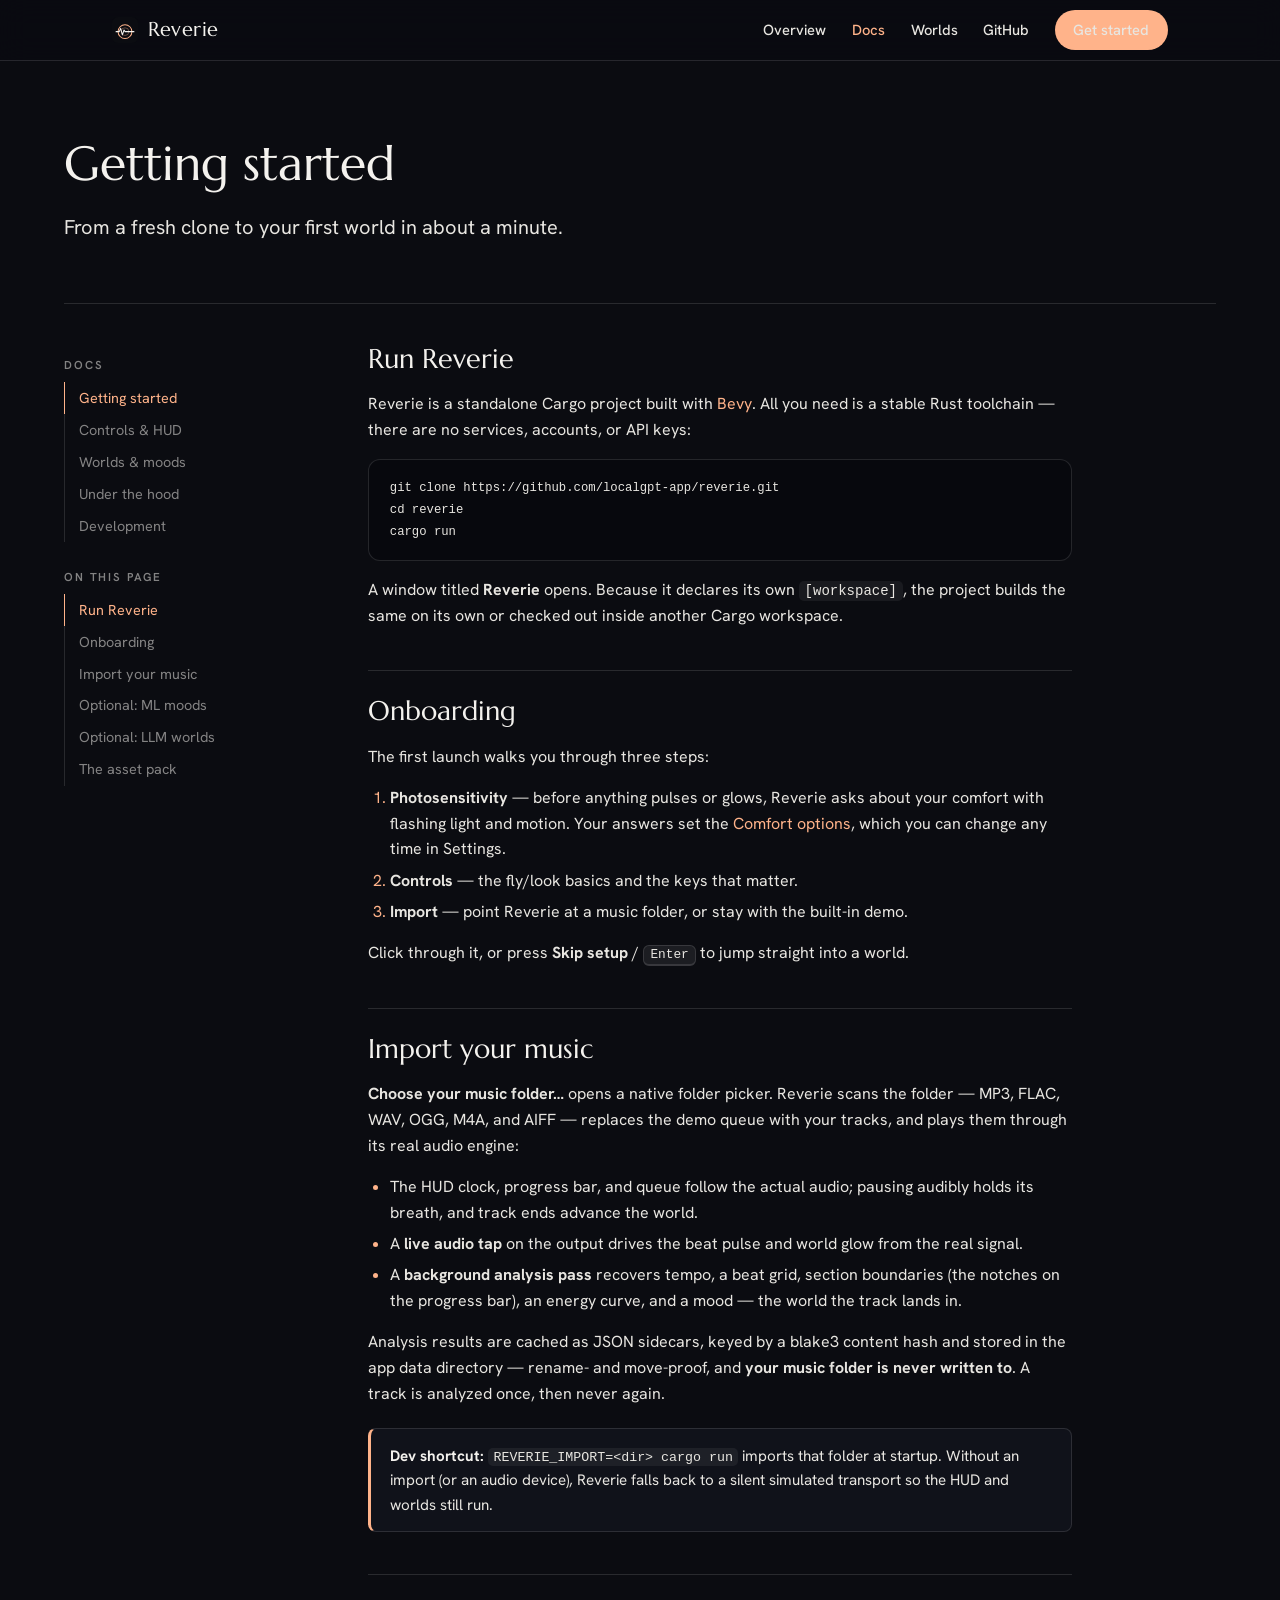
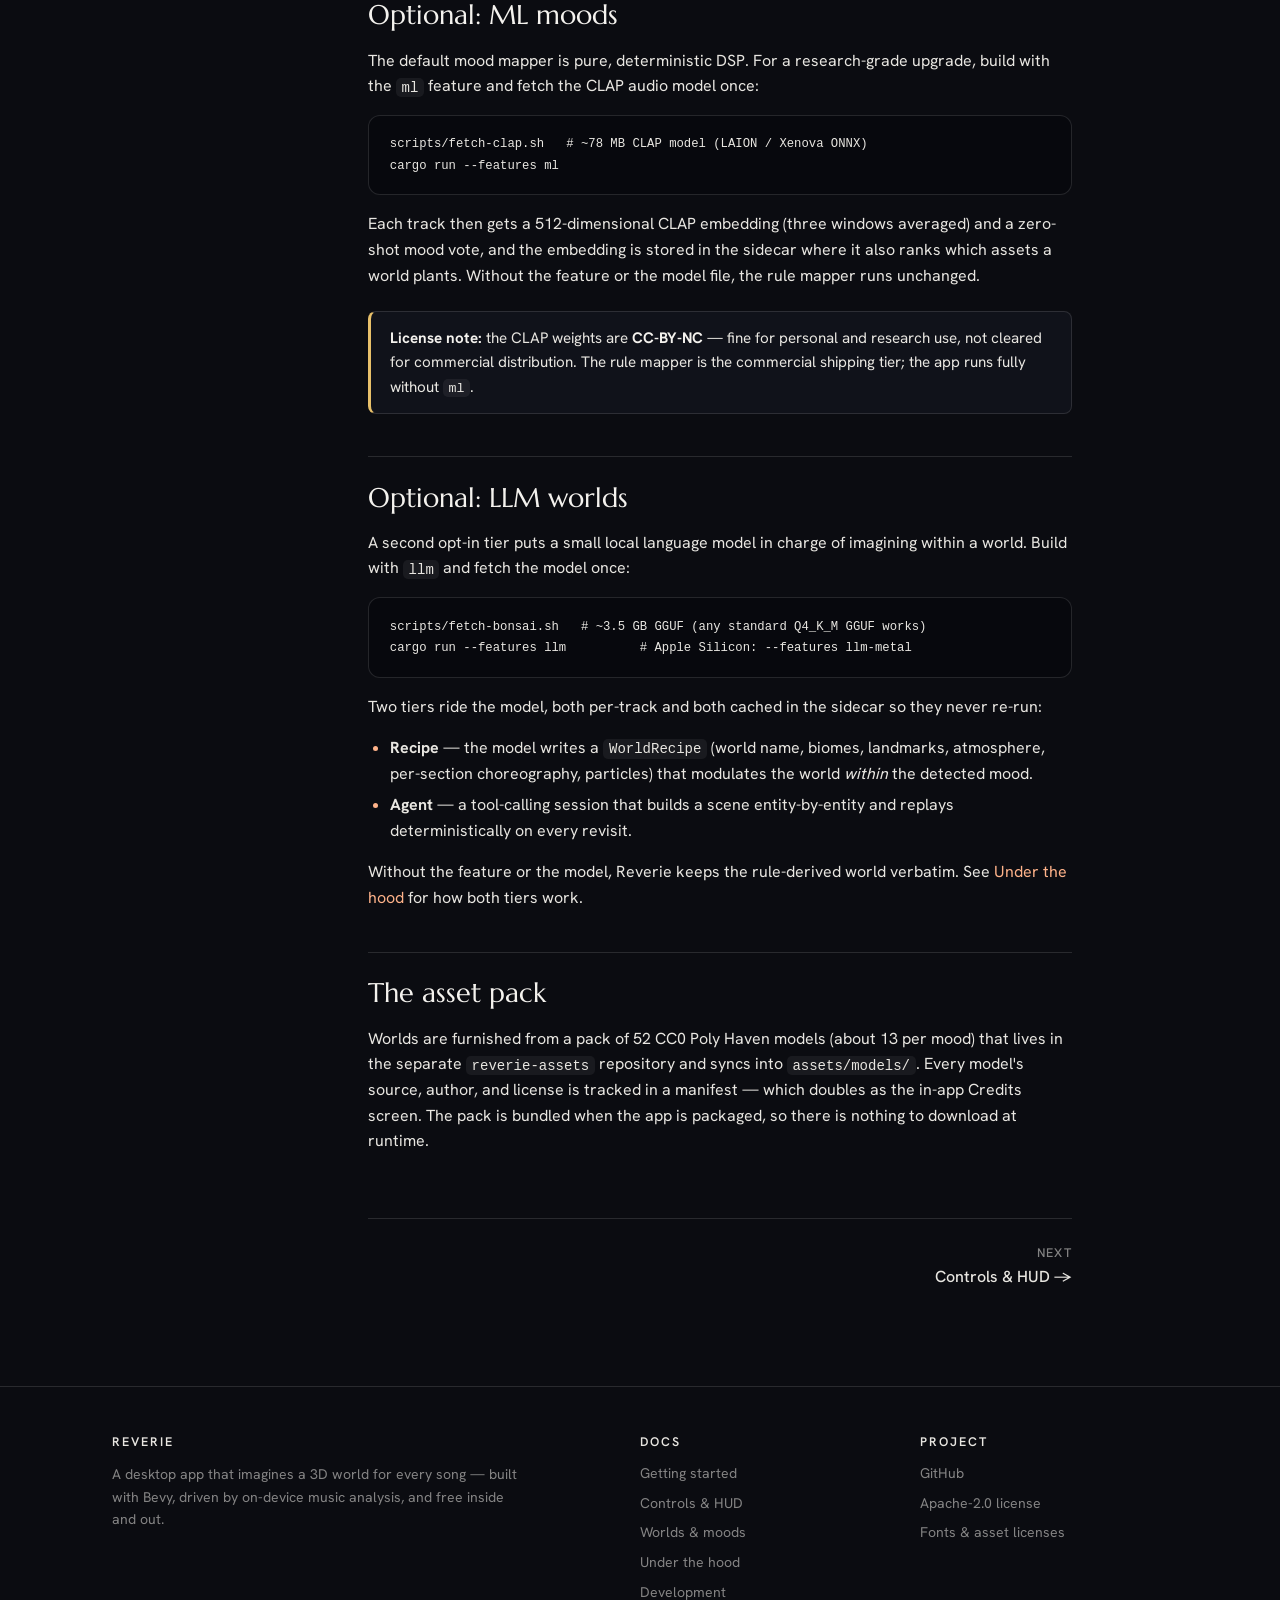
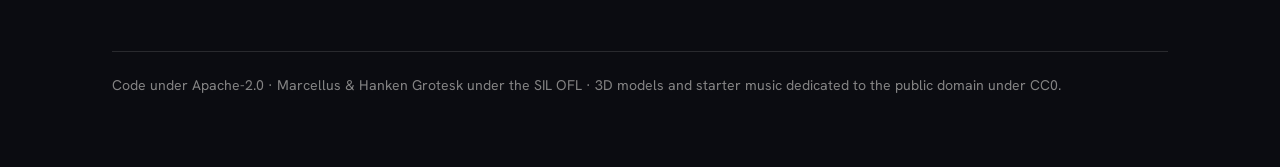
==== site/docs/index.html @ 346a8c00 "feat: marketing landing and docs website Hand-written static site in site/ — no build step. Landing " ====
<!DOCTYPE html>
<html lang="en">
<head>
<meta charset="utf-8">
<meta name="viewport" content="width=device-width, initial-scale=1">
<title>Getting started — Reverie docs</title>
<meta name="description" content="Install and run Reverie, import your music folder, and enable the optional ML and LLM imagination tiers.">
<link rel="icon" type="image/svg+xml" href="../assets/favicon.svg">
<link rel="stylesheet" href="../assets/css/style.css">
</head>
<body>

<header class="nav">
  <div class="wrap nav-inner">
    <a class="brand" href="../index.html">
      <img src="../assets/favicon.svg" alt="" width="26" height="26">
      Reverie
    </a>
    <button class="nav-toggle" aria-label="Menu" aria-expanded="false">☰</button>
    <nav class="nav-links">
      <a href="../index.html">Overview</a>
      <a href="index.html" aria-current="page">Docs</a>
      <a href="worlds.html">Worlds</a>
      <a href="https://github.com/localgpt-app/reverie">GitHub</a>
      <a class="btn btn-primary nav-cta" href="index.html">Get started</a>
    </nav>
  </div>
</header>

<div class="wrap docs-hero">
  <h1>Getting started</h1>
  <p class="lede">From a fresh clone to your first world in about a minute.</p>
</div>

<div class="wrap docs-body">
  <aside class="docs-nav">
    <div class="group">
      <p class="group-label">Docs</p>
      <ul>
        <li><a href="index.html" class="active">Getting started</a></li>
        <li><a href="controls.html">Controls &amp; HUD</a></li>
        <li><a href="worlds.html">Worlds &amp; moods</a></li>
        <li><a href="analysis.html">Under the hood</a></li>
        <li><a href="development.html">Development</a></li>
      </ul>
    </div>
    <div class="group">
      <p class="group-label">On this page</p>
      <ul>
        <li><a href="#run">Run Reverie</a></li>
        <li><a href="#onboarding">Onboarding</a></li>
        <li><a href="#import">Import your music</a></li>
        <li><a href="#ml">Optional: ML moods</a></li>
        <li><a href="#llm">Optional: LLM worlds</a></li>
        <li><a href="#assets">The asset pack</a></li>
      </ul>
    </div>
  </aside>

  <main class="prose">

    <h2 id="run">Run Reverie</h2>
    <p>Reverie is a standalone Cargo project built with
    <a href="https://bevyengine.org/">Bevy</a>. All you need is a stable Rust
    toolchain — there are no services, accounts, or API keys:</p>
    <pre><code>git clone https://github.com/localgpt-app/reverie.git
cd reverie
cargo run</code></pre>
    <p>A window titled <b>Reverie</b> opens. Because it declares its own
    <code>[workspace]</code>, the project builds the same on its own or checked
    out inside another Cargo workspace.</p>

    <h2 id="onboarding">Onboarding</h2>
    <p>The first launch walks you through three steps:</p>
    <ol>
      <li><b>Photosensitivity</b> — before anything pulses or glows, Reverie
        asks about your comfort with flashing light and motion. Your answers
        set the <a href="controls.html#comfort">Comfort options</a>, which you
        can change any time in Settings.</li>
      <li><b>Controls</b> — the fly/look basics and the keys that matter.</li>
      <li><b>Import</b> — point Reverie at a music folder, or stay with the
        built-in demo.</li>
    </ol>
    <p>Click through it, or press <b>Skip setup</b> / <kbd>Enter</kbd> to jump
    straight into a world.</p>

    <h2 id="import">Import your music</h2>
    <p><b>Choose your music folder…</b> opens a native folder picker. Reverie
    scans the folder — MP3, FLAC, WAV, OGG, M4A, and AIFF — replaces the demo
    queue with your tracks, and plays them through its real audio engine:</p>
    <ul>
      <li>The HUD clock, progress bar, and queue follow the actual audio;
        pausing audibly holds its breath, and track ends advance the world.</li>
      <li>A <b>live audio tap</b> on the output drives the beat pulse and world
        glow from the real signal.</li>
      <li>A <b>background analysis pass</b> recovers tempo, a beat grid,
        section boundaries (the notches on the progress bar), an energy curve,
        and a mood — the world the track lands in.</li>
    </ul>
    <p>Analysis results are cached as JSON sidecars, keyed by a blake3 content
    hash and stored in the app data directory — rename- and move-proof, and
    <b>your music folder is never written to</b>. A track is analyzed once,
    then never again.</p>
    <div class="note"><b>Dev shortcut:</b> <code>REVERIE_IMPORT=&lt;dir&gt; cargo run</code>
    imports that folder at startup. Without an import (or an audio device),
    Reverie falls back to a silent simulated transport so the HUD and worlds
    still run.</div>

    <h2 id="ml">Optional: ML moods</h2>
    <p>The default mood mapper is pure, deterministic DSP. For a research-grade
    upgrade, build with the <code>ml</code> feature and fetch the CLAP audio
    model once:</p>
    <pre><code>scripts/fetch-clap.sh   # ~78 MB CLAP model (LAION / Xenova ONNX)
cargo run --features ml</code></pre>
    <p>Each track then gets a 512-dimensional CLAP embedding (three windows
    averaged) and a zero-shot mood vote, and the embedding is stored in the
    sidecar where it also ranks which assets a world plants. Without the
    feature or the model file, the rule mapper runs unchanged.</p>
    <div class="warn"><b>License note:</b> the CLAP weights are
    <b>CC-BY-NC</b> — fine for personal and research use, not cleared for
    commercial distribution. The rule mapper is the commercial shipping tier;
    the app runs fully without <code>ml</code>.</div>

    <h2 id="llm">Optional: LLM worlds</h2>
    <p>A second opt-in tier puts a small local language model in charge of
    imagining within a world. Build with <code>llm</code> and fetch the model
    once:</p>
    <pre><code>scripts/fetch-bonsai.sh   # ~3.5 GB GGUF (any standard Q4_K_M GGUF works)
cargo run --features llm          # Apple Silicon: --features llm-metal</code></pre>
    <p>Two tiers ride the model, both per-track and both cached in the sidecar
    so they never re-run:</p>
    <ul>
      <li><b>Recipe</b> — the model writes a <code>WorldRecipe</code> (world
        name, biomes, landmarks, atmosphere, per-section choreography,
        particles) that modulates the world <i>within</i> the detected mood.</li>
      <li><b>Agent</b> — a tool-calling session that builds a scene
        entity-by-entity and replays deterministically on every revisit.</li>
    </ul>
    <p>Without the feature or the model, Reverie keeps the rule-derived world
    verbatim. See <a href="analysis.html#llm-tiers">Under the hood</a> for how
    both tiers work.</p>

    <h2 id="assets">The asset pack</h2>
    <p>Worlds are furnished from a pack of 52 CC0 Poly Haven models (about 13
    per mood) that lives in the separate <code>reverie-assets</code> repository
    and syncs into <code>assets/models/</code>. Every model's source, author,
    and license is tracked in a manifest — which doubles as the in-app Credits
    screen. The pack is bundled when the app is packaged, so there is nothing
    to download at runtime.</p>

    <div class="docs-pager">
      <span></span>
      <a class="next" href="controls.html"><small>Next</small>Controls &amp; HUD →</a>
    </div>
  </main>
</div>

<footer class="footer">
  <div class="wrap">
    <div class="footer-grid">
      <div>
        <h4>Reverie</h4>
        <p style="max-width: 26rem;">A desktop app that imagines a 3D world for
        every song — built with <a href="https://bevyengine.org/">Bevy</a>, driven
        by on-device music analysis, and free inside and out.</p>
      </div>
      <div>
        <h4>Docs</h4>
        <ul>
          <li><a href="index.html">Getting started</a></li>
          <li><a href="controls.html">Controls &amp; HUD</a></li>
          <li><a href="worlds.html">Worlds &amp; moods</a></li>
          <li><a href="analysis.html">Under the hood</a></li>
          <li><a href="development.html">Development</a></li>
        </ul>
      </div>
      <div>
        <h4>Project</h4>
        <ul>
          <li><a href="https://github.com/localgpt-app/reverie">GitHub</a></li>
          <li><a href="https://github.com/localgpt-app/reverie/blob/main/LICENSE">Apache-2.0 license</a></li>
          <li><a href="development.html#licenses">Fonts &amp; asset licenses</a></li>
        </ul>
      </div>
    </div>
    <p class="fine">Code under Apache-2.0 · Marcellus &amp; Hanken Grotesk under
    the SIL OFL · 3D models and starter music dedicated to the public domain
    under CC0.</p>
  </div>
</footer>

<script src="../assets/js/main.js"></script>
</body>
</html>
---- site/assets/css/style.css ----
/* ==========================================================================
   Reverie — website design system
   Mirrors src/theme.rs: the chrome never changes; only the accent does.
   ========================================================================== */

/* ---------- Fonts (OFL — see assets/fonts/OFL-*.txt) ---------- */

@font-face {
  font-family: "Marcellus";
  src: url("../fonts/Marcellus-Regular.ttf") format("truetype");
  font-weight: 400;
  font-style: normal;
  font-display: swap;
}

@font-face {
  font-family: "Hanken Grotesk";
  src: url("../fonts/HankenGrotesk.ttf") format("truetype");
  font-weight: 100 900;
  font-style: normal;
  font-display: swap;
}

/* ---------- Tokens ---------- */

:root {
  --base: #0b0c11;
  --base-raise: #10121a;
  --text: #f4f2ee;
  --text-dim: #e8e6e1;
  --text-muted: rgba(232, 230, 225, 0.55);
  --veil-hud: rgba(10, 10, 18, 0.55);
  --veil-panel: rgba(10, 10, 18, 0.8);
  --hairline: rgba(255, 255, 255, 0.12);
  --radius-sm: 8px;
  --radius-md: 12px;
  --radius-pill: 9999px;

  /* The one variable — sampled from the "current world" (main.js cycles it
     on the landing; docs pages keep the Ember Flats default). */
  --accent: #ffb38a;

  --font-display: "Marcellus", "Iowan Old Style", Georgia, serif;
  --font-ui: "Hanken Grotesk", -apple-system, "Segoe UI", Roboto, sans-serif;
  --font-mono: ui-monospace, "SF Mono", SFMono-Regular, Menlo, Consolas, monospace;

  --measure: 44rem;
  --page-pad: clamp(1.25rem, 4vw, 3rem);
}

/* The eight worlds (src/theme.rs BUILTIN_MOODS). Each class sets the world's
   palette on whatever element carries it — hero stage, mood card, swatch. */
.mood-ember-flats    { --m-accent: #ffb38a; --m-sky-top: #ffd9b0; --m-sky-bottom: #c9836f; --m-fog: #9e6b66; --m-ground: #7a4f63; }
.mood-velvet-circuit { --m-accent: #62f5ff; --m-sky-top: #241054; --m-sky-bottom: #0b0722; --m-fog: #3d1a57; --m-ground: #0d0b2a; }
.mood-tide-gardens   { --m-accent: #a8d8de; --m-sky-top: #12333e; --m-sky-bottom: #0b0c11; --m-fog: #2d6a72; --m-ground: #12333e; }
.mood-glass-expanse  { --m-accent: #8ef4ff; --m-sky-top: #231b2d; --m-sky-bottom: #0b0722; --m-fog: #332947; --m-ground: #161125; }
.mood-cinder-reach   { --m-accent: #e86a4a; --m-sky-top: #8b402d; --m-sky-bottom: #4d2520; --m-fog: #5c3833; --m-ground: #38201c; }
.mood-mirage-circuit { --m-accent: #b7f5ff; --m-sky-top: #87aac9; --m-sky-bottom: #4d5d73; --m-fog: #8c9eb3; --m-ground: #4a5361; }
.mood-abyss-terraces { --m-accent: #6fa8b8; --m-sky-top: #06141b; --m-sky-bottom: #03060a; --m-fog: #0f2930; --m-ground: #061317; }
.mood-dawn-expanse   { --m-accent: #ffd9b8; --m-sky-top: #d6bab0; --m-sky-bottom: #927a73; --m-fog: #b8a199; --m-ground: #61524f; }

/* Registered so palette swaps in the hero animate as colors, not jumps. */
@property --h-sky-top    { syntax: "<color>"; inherits: false; initial-value: #ffd9b0; }
@property --h-sky-bottom { syntax: "<color>"; inherits: false; initial-value: #c9836f; }
@property --h-fog        { syntax: "<color>"; inherits: false; initial-value: #9e6b66; }
@property --h-ground     { syntax: "<color>"; inherits: false; initial-value: #7a4f63; }

/* ---------- Reset / base ---------- */

*, *::before, *::after { box-sizing: border-box; }

html { scroll-behavior: smooth; }

body {
  margin: 0;
  background: var(--base);
  color: var(--text);
  font-family: var(--font-ui);
  font-size: 16px;
  line-height: 1.6;
  -webkit-font-smoothing: antialiased;
}

img, svg { display: block; max-width: 100%; }

a {
  color: var(--accent);
  text-decoration: none;
  transition: color 0.4s ease;
}
a:hover { text-decoration: underline; text-underline-offset: 3px; }

h1, h2, h3, h4 {
  font-family: var(--font-display);
  font-weight: 400;
  line-height: 1.15;
  margin: 0 0 0.5em;
}

code, pre, kbd {
  font-family: var(--font-mono);
  font-size: 0.875em;
}

::selection { background: var(--accent); color: var(--base); }

/* ---------- Layout helpers ---------- */

.wrap {
  max-width: 72rem;
  margin: 0 auto;
  padding-left: var(--page-pad);
  padding-right: var(--page-pad);
}

.section { padding: clamp(4rem, 10vw, 7.5rem) 0; }
.section + .section { border-top: 1px solid var(--hairline); }

.eyebrow {
  font-size: 0.75rem;
  font-weight: 600;
  letter-spacing: 0.18em;
  text-transform: uppercase;
  color: var(--accent);
  margin: 0 0 0.9rem;
  transition: color 1.2s ease;
}

.lede {
  font-size: clamp(1.05rem, 1.6vw, 1.25rem);
  color: var(--text-dim);
  max-width: 38rem;
}

.section-title { font-size: clamp(1.9rem, 3.4vw, 2.6rem); }

/* ---------- Buttons ---------- */

.btn {
  display: inline-flex;
  align-items: center;
  gap: 0.5rem;
  padding: 0.7rem 1.4rem;
  border-radius: var(--radius-pill);
  border: 1px solid var(--hairline);
  font-weight: 600;
  font-size: 0.95rem;
  color: var(--text);
  background: transparent;
  cursor: pointer;
  transition: border-color 0.25s ease, background 0.25s ease, color 0.4s ease;
}
.btn:hover { border-color: var(--accent); text-decoration: none; }

.btn-primary {
  background: var(--accent);
  border-color: transparent;
  color: var(--base);
  transition: background 1.2s ease, transform 0.15s ease;
}
.btn-primary:hover { filter: brightness(1.08); }

.btn .arrow { font-family: var(--font-ui); }

/* ---------- Nav ---------- */

.nav {
  position: fixed;
  inset: 0 0 auto 0;
  z-index: 50;
  background: var(--veil-hud);
  -webkit-backdrop-filter: blur(14px);
  backdrop-filter: blur(14px);
  border-bottom: 1px solid var(--hairline);
}

.nav-inner {
  display: flex;
  align-items: center;
  gap: 2rem;
  height: 60px;
}

.brand {
  display: flex;
  align-items: center;
  gap: 0.6rem;
  font-family: var(--font-display);
  font-size: 1.25rem;
  color: var(--text);
  letter-spacing: 0.02em;
}
.brand:hover { text-decoration: none; }
.brand svg { width: 26px; height: 26px; border-radius: 6px; }

.nav-links {
  display: flex;
  align-items: center;
  gap: 1.6rem;
  margin-left: auto;
}

.nav-links a {
  color: var(--text-dim);
  font-size: 0.92rem;
  font-weight: 500;
}
.nav-links a:hover, .nav-links a[aria-current="page"] { color: var(--accent); text-decoration: none; }

.nav-cta { padding: 0.45rem 1.1rem; font-size: 0.88rem; }

.nav-toggle {
  display: none;
  margin-left: auto;
  background: none;
  border: 1px solid var(--hairline);
  border-radius: var(--radius-sm);
  color: var(--text);
  width: 40px;
  height: 36px;
  font-size: 1.1rem;
  cursor: pointer;
}

/* ---------- Hero ---------- */

.hero {
  position: relative;
  min-height: min(92vh, 54rem);
  display: flex;
  align-items: flex-end;
  overflow: hidden;
  isolation: isolate;
}

/* The world behind the hero: sky gradient + fog band + ground, all driven by
   the --h-* properties that main.js repaints from the eight mood palettes. */
.world-stage {
  position: absolute;
  inset: 0;
  z-index: -2;
  --h-sky-top: #ffd9b0;
  --h-sky-bottom: #c9836f;
  --h-fog: #9e6b66;
  --h-ground: #7a4f63;
  background:
    linear-gradient(to bottom,
      var(--h-sky-top) 0%,
      var(--h-sky-bottom) 52%,
      var(--h-fog) 62%,
      var(--h-ground) 78%,
      var(--h-ground) 100%);
  transition:
    --h-sky-top 2.4s ease, --h-sky-bottom 2.4s ease,
    --h-fog 2.4s ease, --h-ground 2.4s ease;
}

/* drifting glow orbs — the world's lights */
.world-stage::before,
.world-stage::after {
  content: "";
  position: absolute;
  border-radius: 50%;
  filter: blur(70px);
  opacity: 0.5;
}
.world-stage::before {
  width: 34vmax; height: 34vmax;
  left: -8vmax; top: -10vmax;
  background: var(--h-sky-top);
  animation: drift-a 26s ease-in-out infinite alternate;
}
.world-stage::after {
  width: 26vmax; height: 26vmax;
  right: -6vmax; top: 18%;
  background: var(--h-fog);
  animation: drift-b 32s ease-in-out infinite alternate;
}

@keyframes drift-a {
  from { transform: translate3d(0, 0, 0) scale(1); }
  to   { transform: translate3d(9vw, 6vh, 0) scale(1.15); }
}
@keyframes drift-b {
  from { transform: translate3d(0, 0, 0) scale(1.1); }
  to   { transform: translate3d(-8vw, -5vh, 0) scale(0.95); }
}

/* terrain silhouette against the fog band */
.hero-ridge {
  position: absolute;
  inset: auto 0 0 0;
  z-index: -1;
  height: 46%;
  color: var(--h-ground);
  transition: color 2.4s ease;
  opacity: 0.9;
}
.hero-ridge svg { width: 100%; height: 100%; }

/* legibility veil — the HUD veil, on the web */
.hero-veil {
  position: absolute;
  inset: 0;
  z-index: -1;
  background: linear-gradient(to bottom,
    rgba(11, 12, 17, 0.35) 0%,
    rgba(11, 12, 17, 0.05) 40%,
    rgba(11, 12, 17, 0.72) 100%);
}

.hero-content {
  padding: 9rem var(--page-pad) clamp(3rem, 8vh, 5.5rem);
  max-width: 72rem;
  margin: 0 auto;
  width: 100%;
}

.hero h1 {
  font-size: clamp(2.6rem, 6.4vw, 4.6rem);
  max-width: 14ch;
  text-wrap: balance;
  text-shadow: 0 2px 30px rgba(11, 12, 17, 0.5);
}

.hero .lede { text-shadow: 0 1px 18px rgba(11, 12, 17, 0.6); }

.hero-ctas { display: flex; gap: 0.9rem; flex-wrap: wrap; margin-top: 2.2rem; }

/* the "now playing" chip — names the world currently painting the hero */
.hero-world {
  display: inline-flex;
  align-items: center;
  gap: 0.55rem;
  margin-bottom: 1.4rem;
  padding: 0.4rem 0.95rem;
  border: 1px solid var(--hairline);
  border-radius: var(--radius-pill);
  background: var(--veil-hud);
  -webkit-backdrop-filter: blur(8px);
  backdrop-filter: blur(8px);
  font-size: 0.8rem;
  letter-spacing: 0.14em;
  text-transform: uppercase;
  color: var(--text-dim);
}
.hero-world .dot {
  width: 8px; height: 8px;
  border-radius: 50%;
  background: var(--accent);
  transition: background 2.4s ease;
}

/* ---------- Feature grid ---------- */

.features {
  display: grid;
  grid-template-columns: repeat(3, 1fr);
  gap: 1px;
  background: var(--hairline);
  border: 1px solid var(--hairline);
  border-radius: var(--radius-md);
  overflow: hidden;
}

.feature {
  background: var(--base);
  padding: 1.8rem 1.6rem 2rem;
  transition: background 0.3s ease;
}
.feature:hover { background: var(--base-raise); }

.feature h3 { font-size: 1.25rem; margin-bottom: 0.45rem; }
.feature p { color: var(--text-muted); font-size: 0.95rem; margin: 0; }

.feature .glyph {
  width: 34px; height: 34px;
  margin-bottom: 1.1rem;
  color: var(--accent);
  transition: color 1.2s ease;
}

/* ---------- Worlds showcase ---------- */

.worlds-grid {
  display: grid;
  grid-template-columns: repeat(4, 1fr);
  gap: 1.1rem;
}

.world-card {
  position: relative;
  border-radius: var(--radius-md);
  border: 1px solid var(--hairline);
  overflow: hidden;
  min-height: 15rem;
  display: flex;
  align-items: flex-end;
  background:
    linear-gradient(to bottom,
      var(--m-sky-top) 0%,
      var(--m-sky-bottom) 48%,
      var(--m-fog) 60%,
      var(--m-ground) 82%);
  transition: transform 0.25s ease, border-color 0.25s ease;
}
.world-card:hover { transform: translateY(-4px); border-color: var(--m-accent); }

.world-card .plate {
  width: 100%;
  padding: 0.85rem 1rem 0.8rem;
  background: var(--veil-panel);
  -webkit-backdrop-filter: blur(8px);
  backdrop-filter: blur(8px);
  border-top: 1px solid var(--hairline);
}
.world-card .plate b {
  display: block;
  font-size: 0.82rem;
  letter-spacing: 0.14em;
  font-weight: 600;
  color: var(--m-accent);
}
.world-card .plate span { font-size: 0.78rem; color: var(--text-muted); }

/* ---------- Quickstart ---------- */

.quickstart {
  display: grid;
  grid-template-columns: 1fr 1fr;
  gap: clamp(2rem, 5vw, 4rem);
  align-items: center;
}

.steps { list-style: none; margin: 1.6rem 0 0; padding: 0; counter-reset: step; }
.steps li {
  counter-increment: step;
  position: relative;
  padding: 0 0 1.4rem 3rem;
  color: var(--text-dim);
}
.steps li::before {
  content: counter(step);
  position: absolute;
  left: 0; top: 0.1rem;
  width: 2rem; height: 2rem;
  border: 1px solid var(--hairline);
  border-radius: 50%;
  display: grid;
  place-items: center;
  font-size: 0.85rem;
  color: var(--accent);
  transition: color 1.2s ease;
}
.steps b { color: var(--text); }

/* ---------- Code ---------- */

pre {
  background: #07080d;
  border: 1px solid var(--hairline);
  border-radius: var(--radius-md);
  padding: 1.1rem 1.3rem;
  overflow-x: auto;
  line-height: 1.55;
}
pre code { color: var(--text-dim); background: none; padding: 0; }

code {
  background: rgba(255, 255, 255, 0.06);
  border-radius: 5px;
  padding: 0.12em 0.4em;
  color: var(--text-dim);
}

pre .c-dim { color: var(--text-muted); }
pre .c-acc { color: var(--accent); }

.terminal {
  border: 1px solid var(--hairline);
  border-radius: var(--radius-md);
  overflow: hidden;
  background: #07080d;
}
.terminal-bar {
  display: flex;
  gap: 6px;
  padding: 0.7rem 1rem;
  border-bottom: 1px solid var(--hairline);
  background: var(--veil-hud);
}
.terminal-bar i {
  width: 10px; height: 10px;
  border-radius: 50%;
  background: rgba(255, 255, 255, 0.14);
}
.terminal pre { border: 0; border-radius: 0; margin: 0; }

/* ---------- Callouts ---------- */

.note, .warn {
  border: 1px solid var(--hairline);
  border-left: 3px solid var(--accent);
  border-radius: var(--radius-sm);
  background: var(--base-raise);
  padding: 0.9rem 1.2rem;
  margin: 1.4rem 0;
  font-size: 0.95rem;
  color: var(--text-dim);
}
.warn { border-left-color: #e8c06a; }
.note b, .warn b { color: var(--text); }

/* ---------- Footer ---------- */

.footer {
  border-top: 1px solid var(--hairline);
  padding: 3rem 0 3.5rem;
  color: var(--text-muted);
  font-size: 0.88rem;
}

.footer-grid {
  display: grid;
  grid-template-columns: 2fr 1fr 1fr;
  gap: 2rem;
}

.footer h4 {
  font-family: var(--font-ui);
  font-size: 0.78rem;
  font-weight: 600;
  letter-spacing: 0.16em;
  text-transform: uppercase;
  color: var(--text-dim);
  margin-bottom: 0.8rem;
}
.footer ul { list-style: none; margin: 0; padding: 0; }
.footer li { margin-bottom: 0.45rem; }
.footer a { color: var(--text-muted); }
.footer a:hover { color: var(--accent); text-decoration: none; }

.footer .fine { margin-top: 2.5rem; padding-top: 1.4rem; border-top: 1px solid var(--hairline); }

/* ---------- Docs layout ---------- */

.docs-hero {
  padding: 8.5rem 0 2.5rem;
  border-bottom: 1px solid var(--hairline);
}
.docs-hero h1 { font-size: clamp(2rem, 4vw, 3rem); margin-bottom: 0.3em; }

.docs-body {
  display: grid;
  grid-template-columns: 15rem 1fr;
  gap: clamp(2rem, 5vw, 4.5rem);
  padding: 2.5rem 0 6rem;
}

.docs-nav {
  position: sticky;
  top: 84px;
  align-self: start;
  font-size: 0.9rem;
}
.docs-nav .group { margin-bottom: 1.6rem; }
.docs-nav .group-label {
  font-size: 0.72rem;
  font-weight: 600;
  letter-spacing: 0.16em;
  text-transform: uppercase;
  color: var(--text-muted);
  margin-bottom: 0.5rem;
}
.docs-nav ul { list-style: none; margin: 0; padding: 0; }
.docs-nav li { margin: 0; }
.docs-nav a {
  display: block;
  padding: 0.28rem 0 0.28rem 0.9rem;
  border-left: 1px solid var(--hairline);
  color: var(--text-muted);
}
.docs-nav a:hover { color: var(--text); text-decoration: none; }
.docs-nav a.active { color: var(--accent); border-left-color: var(--accent); }

.prose { max-width: var(--measure); min-width: 0; }
.prose h2 {
  font-size: 1.7rem;
  margin-top: 2.6rem;
  padding-top: 1.6rem;
  border-top: 1px solid var(--hairline);
}
.prose h2:first-of-type { margin-top: 0; padding-top: 0; border-top: 0; }
.prose h3 { font-size: 1.2rem; margin-top: 2rem; }
.prose p, .prose li { color: var(--text-dim); }
.prose ul, .prose ol { padding-left: 1.4rem; }
.prose li { margin-bottom: 0.35rem; }
.prose li::marker { color: var(--accent); }

.prose table {
  width: 100%;
  border-collapse: collapse;
  margin: 1.4rem 0;
  font-size: 0.93rem;
  border: 1px solid var(--hairline);
  border-radius: var(--radius-md);
  overflow: hidden;
  display: block;
  overflow-x: auto;
}
.prose th, .prose td {
  text-align: left;
  padding: 0.6rem 0.9rem;
  border-bottom: 1px solid var(--hairline);
  white-space: nowrap;
}
.prose td:last-child, .prose th:last-child { white-space: normal; }
.prose th {
  font-size: 0.72rem;
  letter-spacing: 0.12em;
  text-transform: uppercase;
  color: var(--text-muted);
  background: var(--veil-hud);
}
.prose tr:last-child td { border-bottom: 0; }
.prose kbd {
  background: rgba(255, 255, 255, 0.07);
  border: 1px solid var(--hairline);
  border-bottom-width: 2px;
  border-radius: 6px;
  padding: 0.1em 0.5em;
  font-size: 0.8em;
  white-space: nowrap;
}

.docs-pager {
  display: flex;
  justify-content: space-between;
  gap: 1rem;
  margin-top: 4rem;
  padding-top: 1.6rem;
  border-top: 1px solid var(--hairline);
}
.docs-pager a { color: var(--text-dim); font-weight: 500; }
.docs-pager a:hover { color: var(--accent); text-decoration: none; }
.docs-pager .next { margin-left: auto; text-align: right; }
.docs-pager small { display: block; color: var(--text-muted); font-size: 0.78rem; letter-spacing: 0.1em; text-transform: uppercase; }

/* docs swatch row for mood tables etc. */
.swatch {
  display: inline-block;
  width: 0.85em; height: 0.85em;
  border-radius: 3px;
  margin-right: 0.45em;
  vertical-align: -0.08em;
  border: 1px solid rgba(255, 255, 255, 0.2);
}

/* ---------- Reveal animation ---------- */

.reveal {
  opacity: 0;
  transform: translateY(18px);
  transition: opacity 0.7s ease, transform 0.7s ease;
}
.reveal.in { opacity: 1; transform: none; }

/* ---------- Responsive ---------- */

@media (max-width: 62rem) {
  .features { grid-template-columns: 1fr 1fr; }
  .worlds-grid { grid-template-columns: repeat(2, 1fr); }
  .quickstart { grid-template-columns: 1fr; }
  .footer-grid { grid-template-columns: 1fr 1fr; }

  .docs-body { grid-template-columns: 1fr; }
  .docs-nav {
    position: static;
    display: flex;
    gap: 1.5rem;
    flex-wrap: wrap;
    padding-bottom: 1.2rem;
    border-bottom: 1px solid var(--hairline);
  }
  .docs-nav .group { margin-bottom: 0; }
}

@media (max-width: 40rem) {
  .features { grid-template-columns: 1fr; }
  .worlds-grid { grid-template-columns: 1fr; }
  .footer-grid { grid-template-columns: 1fr; }

  .nav-toggle { display: block; }
  .nav-links {
    position: absolute;
    top: 60px; left: 0; right: 0;
    flex-direction: column;
    align-items: flex-start;
    gap: 0.2rem;
    padding: 0.8rem var(--page-pad) 1.2rem;
    background: var(--veil-panel);
    -webkit-backdrop-filter: blur(16px);
    backdrop-filter: blur(16px);
    border-bottom: 1px solid var(--hairline);
    display: none;
  }
  .nav-links.open { display: flex; }
  .nav-links a { padding: 0.5rem 0; }
}

/* ---------- Reduced motion (the web's Comfort gate) ---------- */

@media (prefers-reduced-motion: reduce) {
  html { scroll-behavior: auto; }
  .world-stage::before, .world-stage::after { animation: none; }
  .world-stage, .hero-ridge, .hero-world .dot { transition: none; }
  .reveal { opacity: 1; transform: none; transition: none; }
  .btn, .feature, .world-card, a { transition: none; }
}
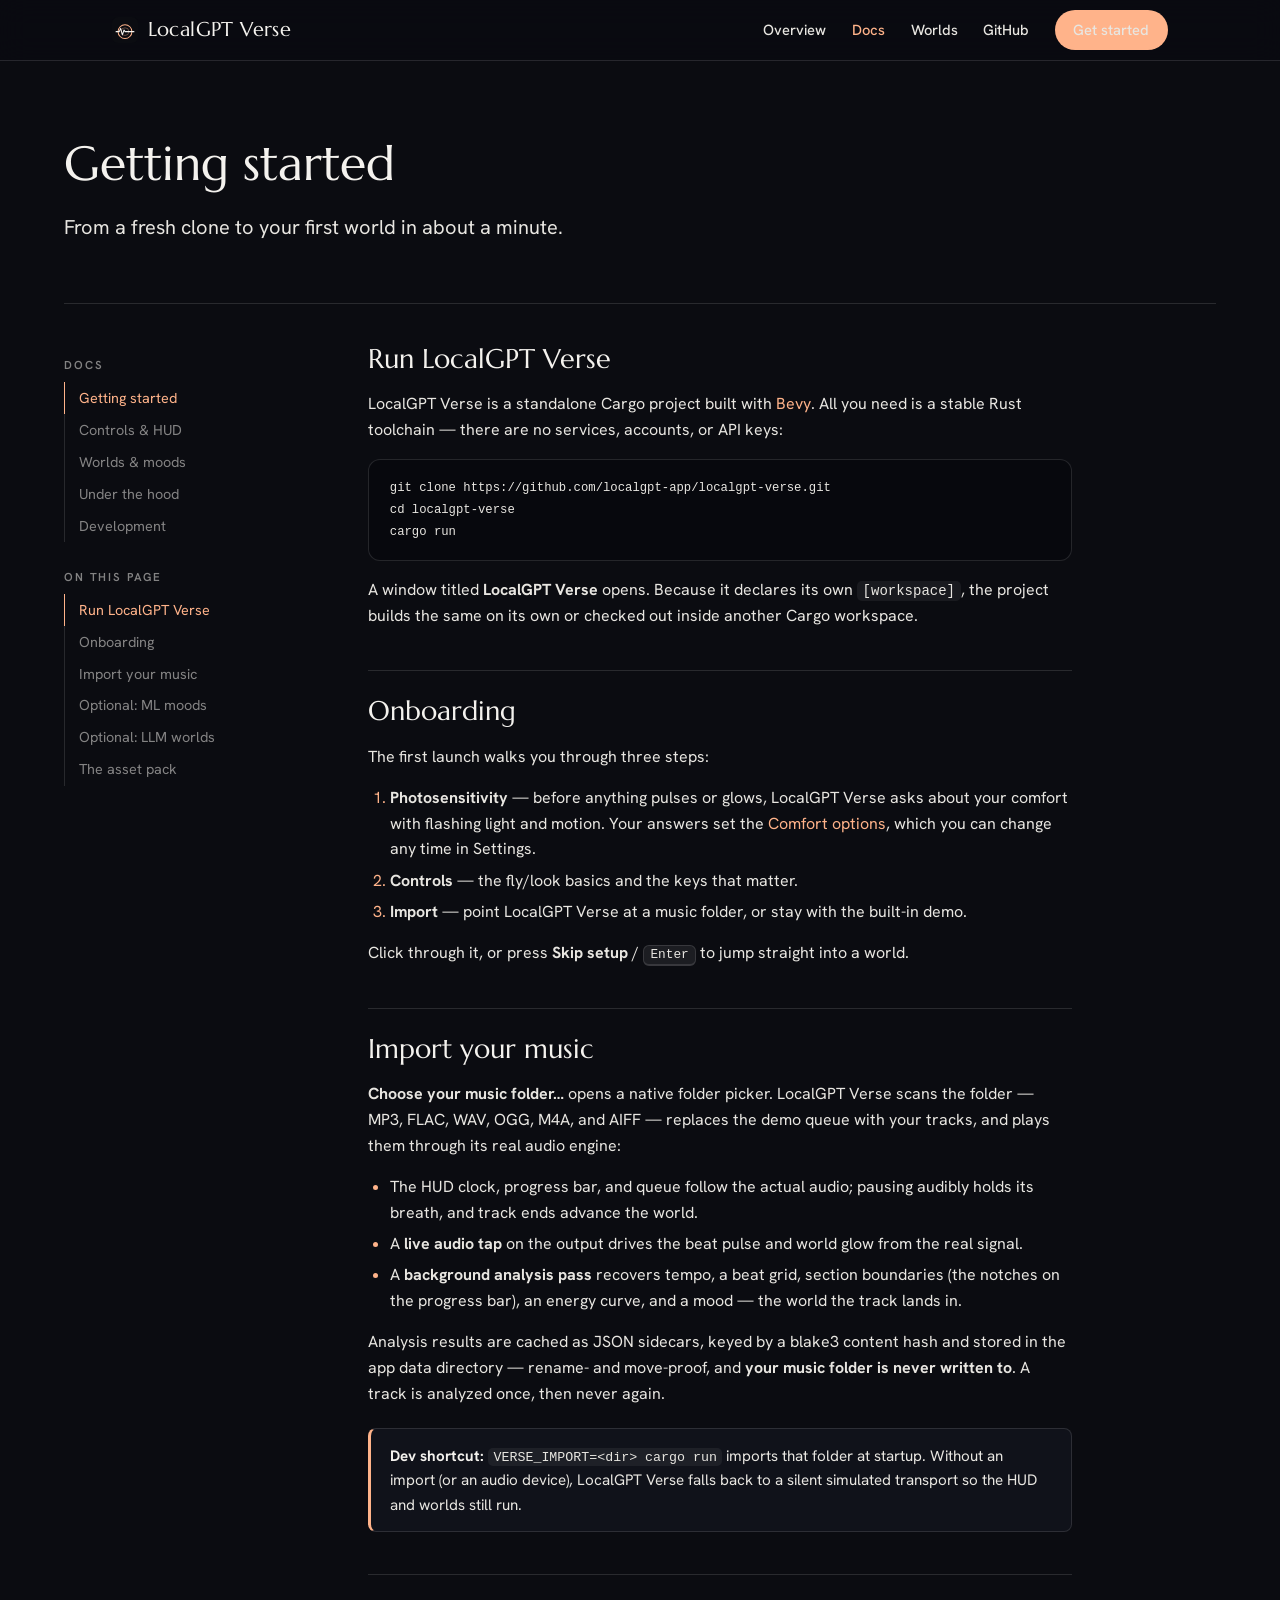
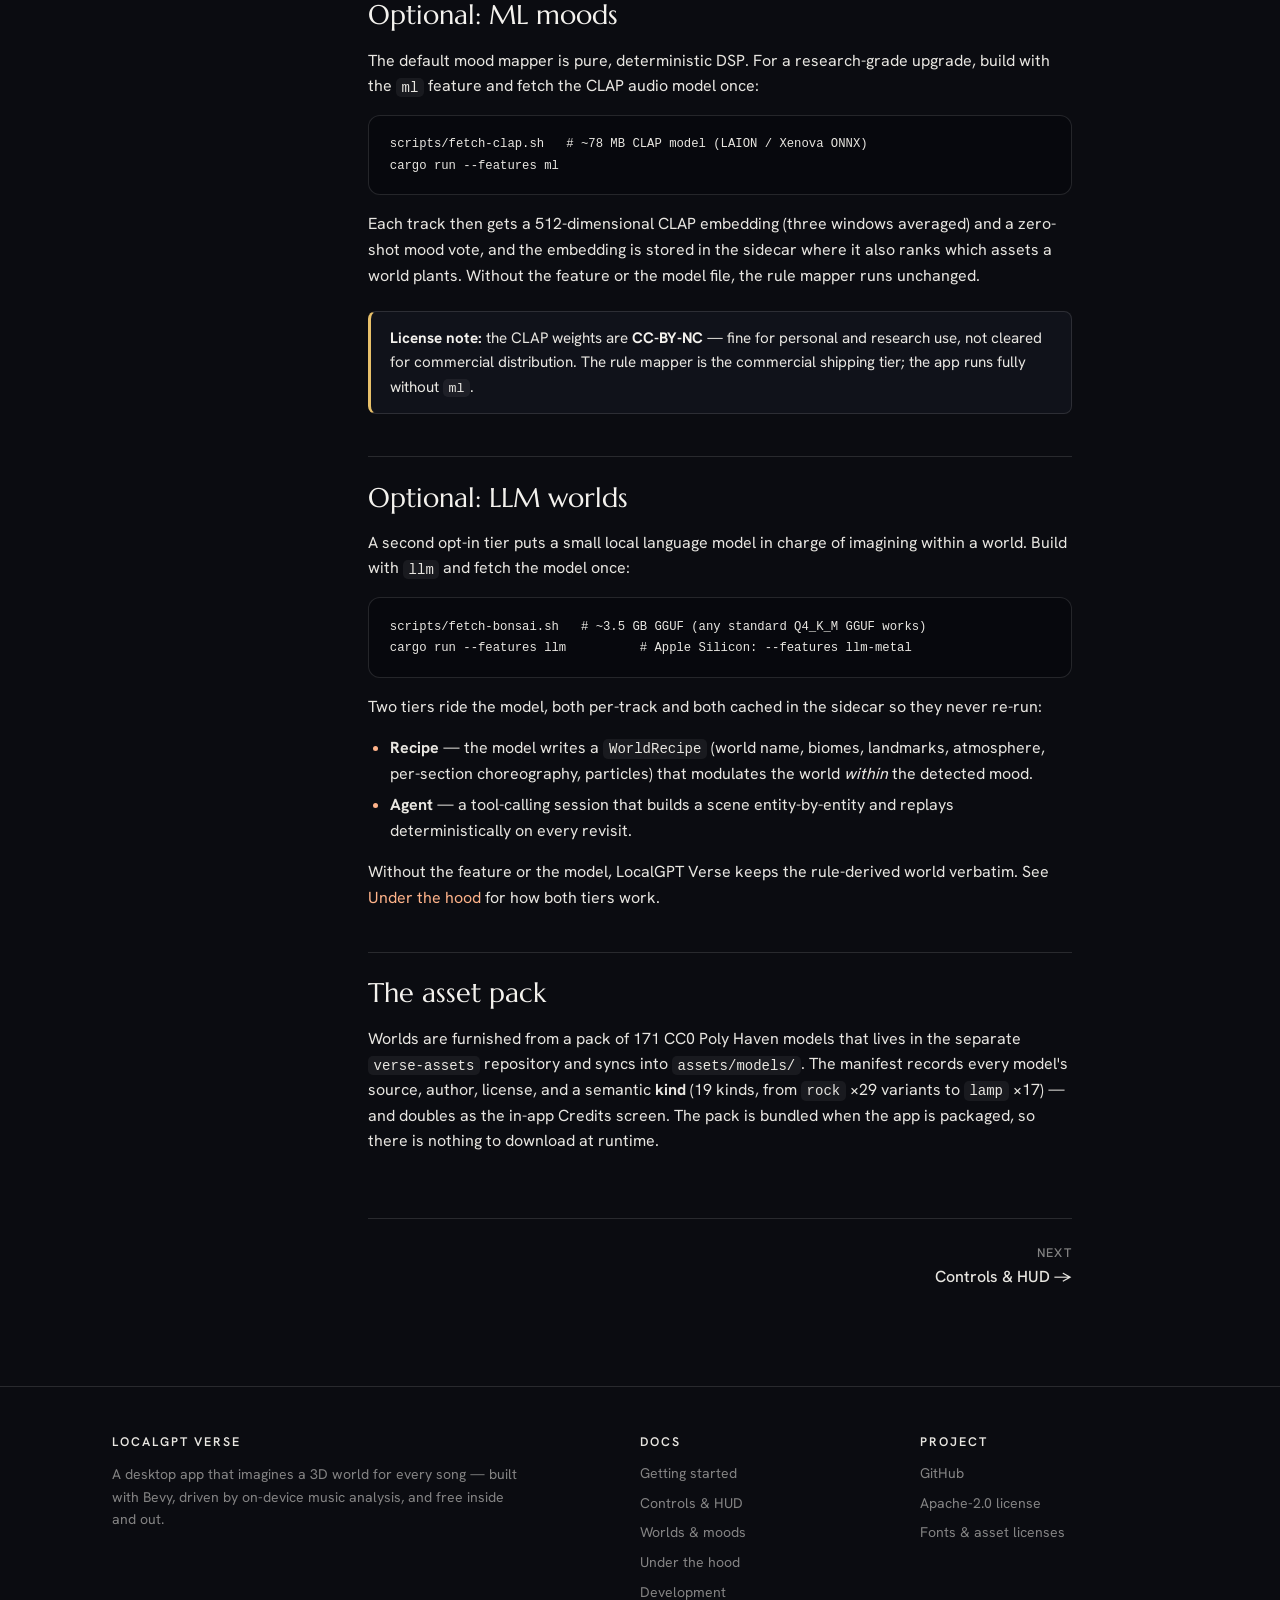
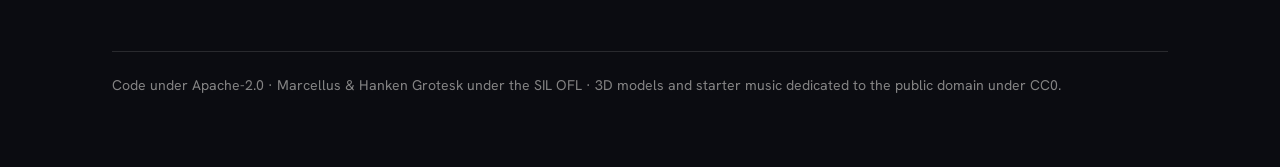
==== commit 4a67251b: "refactor: rename the app to LocalGPT Verse - Crate/binary: reverie -> localgpt-verse (Cargo.toml + r" ====
--- a/site/docs/index.html
+++ b/site/docs/index.html
@@ -3,8 +3,8 @@
 <head>
 <meta charset="utf-8">
 <meta name="viewport" content="width=device-width, initial-scale=1">
-<title>Getting started — Reverie docs</title>
-<meta name="description" content="Install and run Reverie, import your music folder, and enable the optional ML and LLM imagination tiers.">
+<title>Getting started — LocalGPT Verse docs</title>
+<meta name="description" content="Install and run LocalGPT Verse, import your music folder, and enable the optional ML and LLM imagination tiers.">
 <link rel="icon" type="image/svg+xml" href="../assets/favicon.svg">
 <link rel="stylesheet" href="../assets/css/style.css">
 </head>
@@ -14,14 +14,14 @@
   <div class="wrap nav-inner">
     <a class="brand" href="../index.html">
       <img src="../assets/favicon.svg" alt="" width="26" height="26">
-      Reverie
+      LocalGPT Verse
     </a>
     <button class="nav-toggle" aria-label="Menu" aria-expanded="false">☰</button>
     <nav class="nav-links">
       <a href="../index.html">Overview</a>
       <a href="index.html" aria-current="page">Docs</a>
       <a href="worlds.html">Worlds</a>
-      <a href="https://github.com/localgpt-app/reverie">GitHub</a>
+      <a href="https://github.com/localgpt-app/localgpt-verse">GitHub</a>
       <a class="btn btn-primary nav-cta" href="index.html">Get started</a>
     </nav>
   </div>
@@ -47,7 +47,7 @@
     <div class="group">
       <p class="group-label">On this page</p>
       <ul>
-        <li><a href="#run">Run Reverie</a></li>
+        <li><a href="#run">Run LocalGPT Verse</a></li>
         <li><a href="#onboarding">Onboarding</a></li>
         <li><a href="#import">Import your music</a></li>
         <li><a href="#ml">Optional: ML moods</a></li>
@@ -59,33 +59,33 @@
 
   <main class="prose">
 
-    <h2 id="run">Run Reverie</h2>
-    <p>Reverie is a standalone Cargo project built with
+    <h2 id="run">Run LocalGPT Verse</h2>
+    <p>LocalGPT Verse is a standalone Cargo project built with
     <a href="https://bevyengine.org/">Bevy</a>. All you need is a stable Rust
     toolchain — there are no services, accounts, or API keys:</p>
-    <pre><code>git clone https://github.com/localgpt-app/reverie.git
-cd reverie
+    <pre><code>git clone https://github.com/localgpt-app/localgpt-verse.git
+cd localgpt-verse
 cargo run</code></pre>
-    <p>A window titled <b>Reverie</b> opens. Because it declares its own
+    <p>A window titled <b>LocalGPT Verse</b> opens. Because it declares its own
     <code>[workspace]</code>, the project builds the same on its own or checked
     out inside another Cargo workspace.</p>
 
     <h2 id="onboarding">Onboarding</h2>
     <p>The first launch walks you through three steps:</p>
     <ol>
-      <li><b>Photosensitivity</b> — before anything pulses or glows, Reverie
+      <li><b>Photosensitivity</b> — before anything pulses or glows, LocalGPT Verse
         asks about your comfort with flashing light and motion. Your answers
         set the <a href="controls.html#comfort">Comfort options</a>, which you
         can change any time in Settings.</li>
       <li><b>Controls</b> — the fly/look basics and the keys that matter.</li>
-      <li><b>Import</b> — point Reverie at a music folder, or stay with the
+      <li><b>Import</b> — point LocalGPT Verse at a music folder, or stay with the
         built-in demo.</li>
     </ol>
     <p>Click through it, or press <b>Skip setup</b> / <kbd>Enter</kbd> to jump
     straight into a world.</p>
 
     <h2 id="import">Import your music</h2>
-    <p><b>Choose your music folder…</b> opens a native folder picker. Reverie
+    <p><b>Choose your music folder…</b> opens a native folder picker. LocalGPT Verse
     scans the folder — MP3, FLAC, WAV, OGG, M4A, and AIFF — replaces the demo
     queue with your tracks, and plays them through its real audio engine:</p>
     <ul>
@@ -101,9 +101,9 @@
     hash and stored in the app data directory — rename- and move-proof, and
     <b>your music folder is never written to</b>. A track is analyzed once,
     then never again.</p>
-    <div class="note"><b>Dev shortcut:</b> <code>REVERIE_IMPORT=&lt;dir&gt; cargo run</code>
+    <div class="note"><b>Dev shortcut:</b> <code>VERSE_IMPORT=&lt;dir&gt; cargo run</code>
     imports that folder at startup. Without an import (or an audio device),
-    Reverie falls back to a silent simulated transport so the HUD and worlds
+    LocalGPT Verse falls back to a silent simulated transport so the HUD and worlds
     still run.</div>
 
     <h2 id="ml">Optional: ML moods</h2>
@@ -136,17 +136,18 @@
       <li><b>Agent</b> — a tool-calling session that builds a scene
         entity-by-entity and replays deterministically on every revisit.</li>
     </ul>
-    <p>Without the feature or the model, Reverie keeps the rule-derived world
+    <p>Without the feature or the model, LocalGPT Verse keeps the rule-derived world
     verbatim. See <a href="analysis.html#llm-tiers">Under the hood</a> for how
     both tiers work.</p>
 
     <h2 id="assets">The asset pack</h2>
-    <p>Worlds are furnished from a pack of 52 CC0 Poly Haven models (about 13
-    per mood) that lives in the separate <code>reverie-assets</code> repository
-    and syncs into <code>assets/models/</code>. Every model's source, author,
-    and license is tracked in a manifest — which doubles as the in-app Credits
-    screen. The pack is bundled when the app is packaged, so there is nothing
-    to download at runtime.</p>
+    <p>Worlds are furnished from a pack of 171 CC0 Poly Haven models that lives
+    in the separate <code>verse-assets</code> repository and syncs into
+    <code>assets/models/</code>. The manifest records every model's source,
+    author, license, and a semantic <b>kind</b> (19 kinds, from
+    <code>rock</code> ×29 variants to <code>lamp</code> ×17) — and doubles as
+    the in-app Credits screen. The pack is bundled when the app is packaged, so
+    there is nothing to download at runtime.</p>
 
     <div class="docs-pager">
       <span></span>
@@ -159,7 +160,7 @@
   <div class="wrap">
     <div class="footer-grid">
       <div>
-        <h4>Reverie</h4>
+        <h4>LocalGPT Verse</h4>
         <p style="max-width: 26rem;">A desktop app that imagines a 3D world for
         every song — built with <a href="https://bevyengine.org/">Bevy</a>, driven
         by on-device music analysis, and free inside and out.</p>
@@ -177,8 +178,8 @@
       <div>
         <h4>Project</h4>
         <ul>
-          <li><a href="https://github.com/localgpt-app/reverie">GitHub</a></li>
-          <li><a href="https://github.com/localgpt-app/reverie/blob/main/LICENSE">Apache-2.0 license</a></li>
+          <li><a href="https://github.com/localgpt-app/localgpt-verse">GitHub</a></li>
+          <li><a href="https://github.com/localgpt-app/localgpt-verse/blob/main/LICENSE">Apache-2.0 license</a></li>
           <li><a href="development.html#licenses">Fonts &amp; asset licenses</a></li>
         </ul>
       </div>
--- a/site/assets/css/style.css
+++ b/site/assets/css/style.css
@@ -1,5 +1,5 @@
 /* ==========================================================================
-   Reverie — website design system
+   LocalGPT Verse — website design system
    Mirrors src/theme.rs: the chrome never changes; only the accent does.
    ========================================================================== */
 
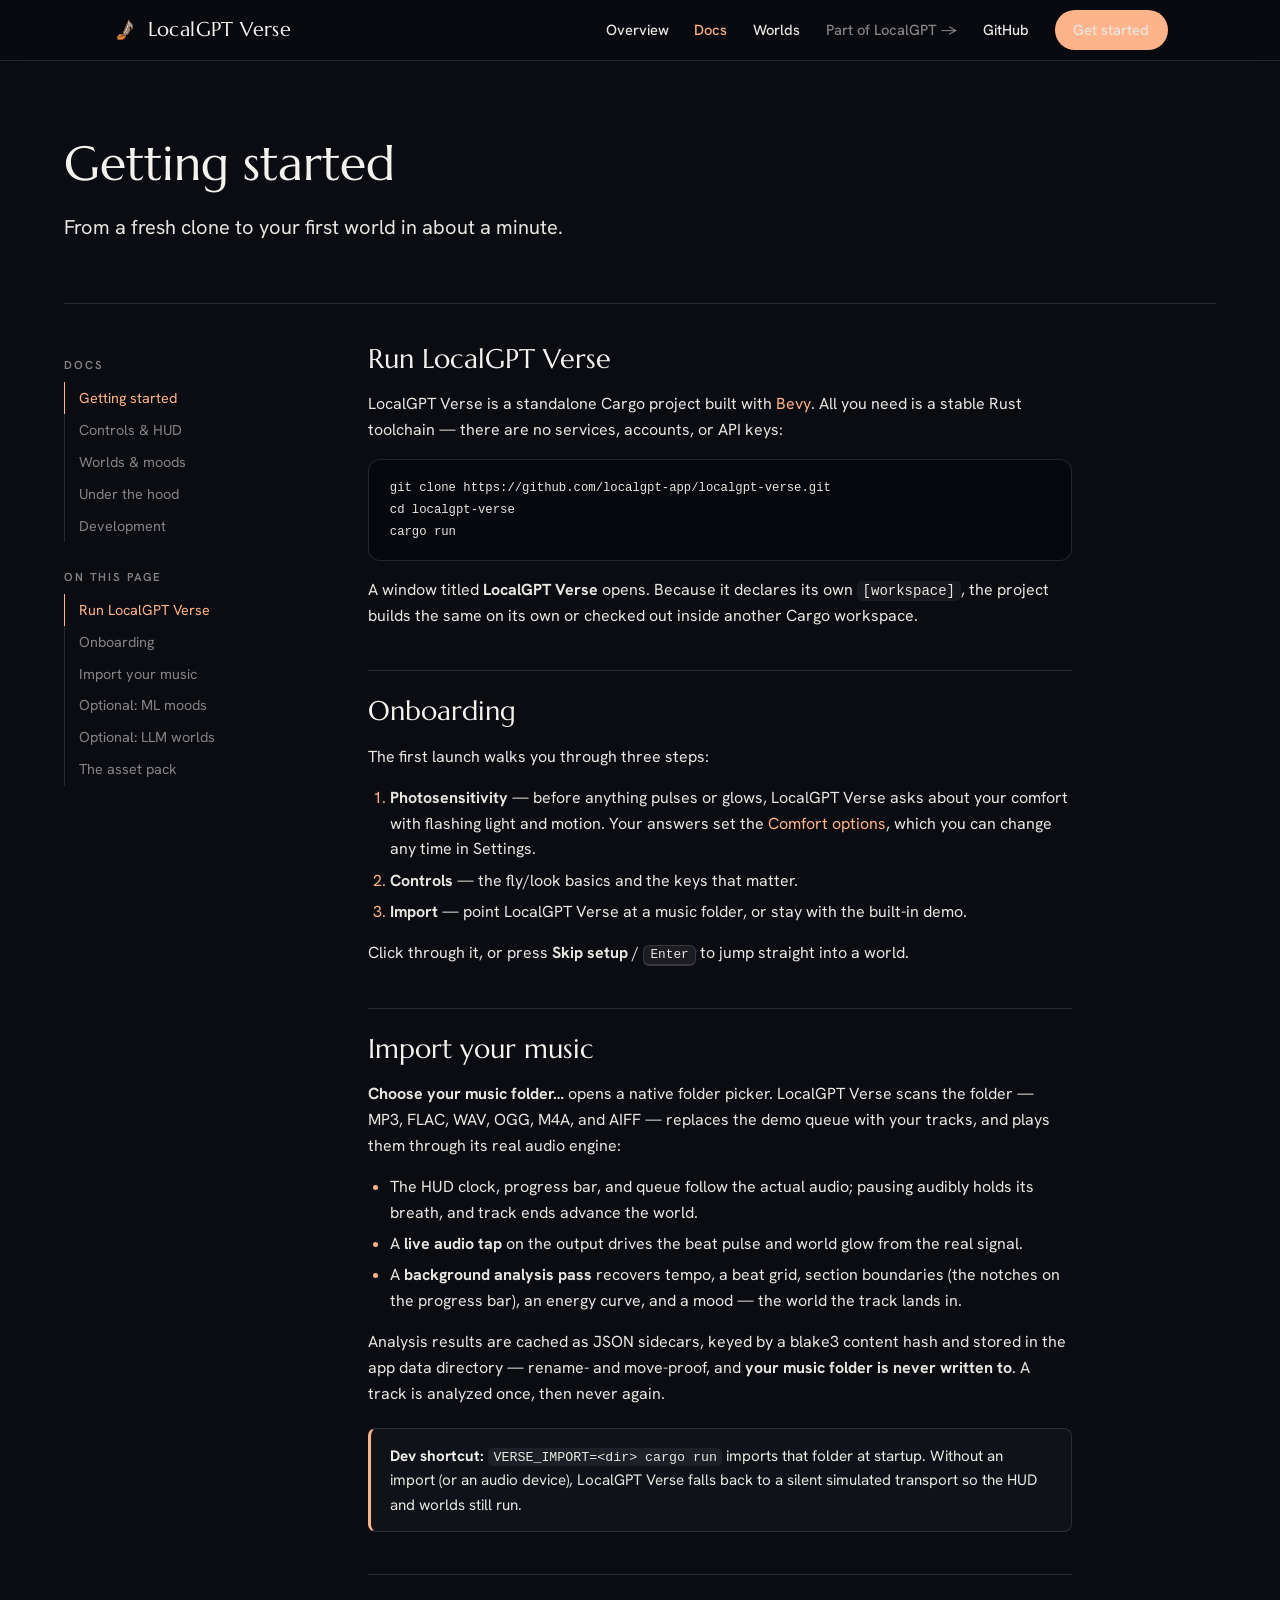
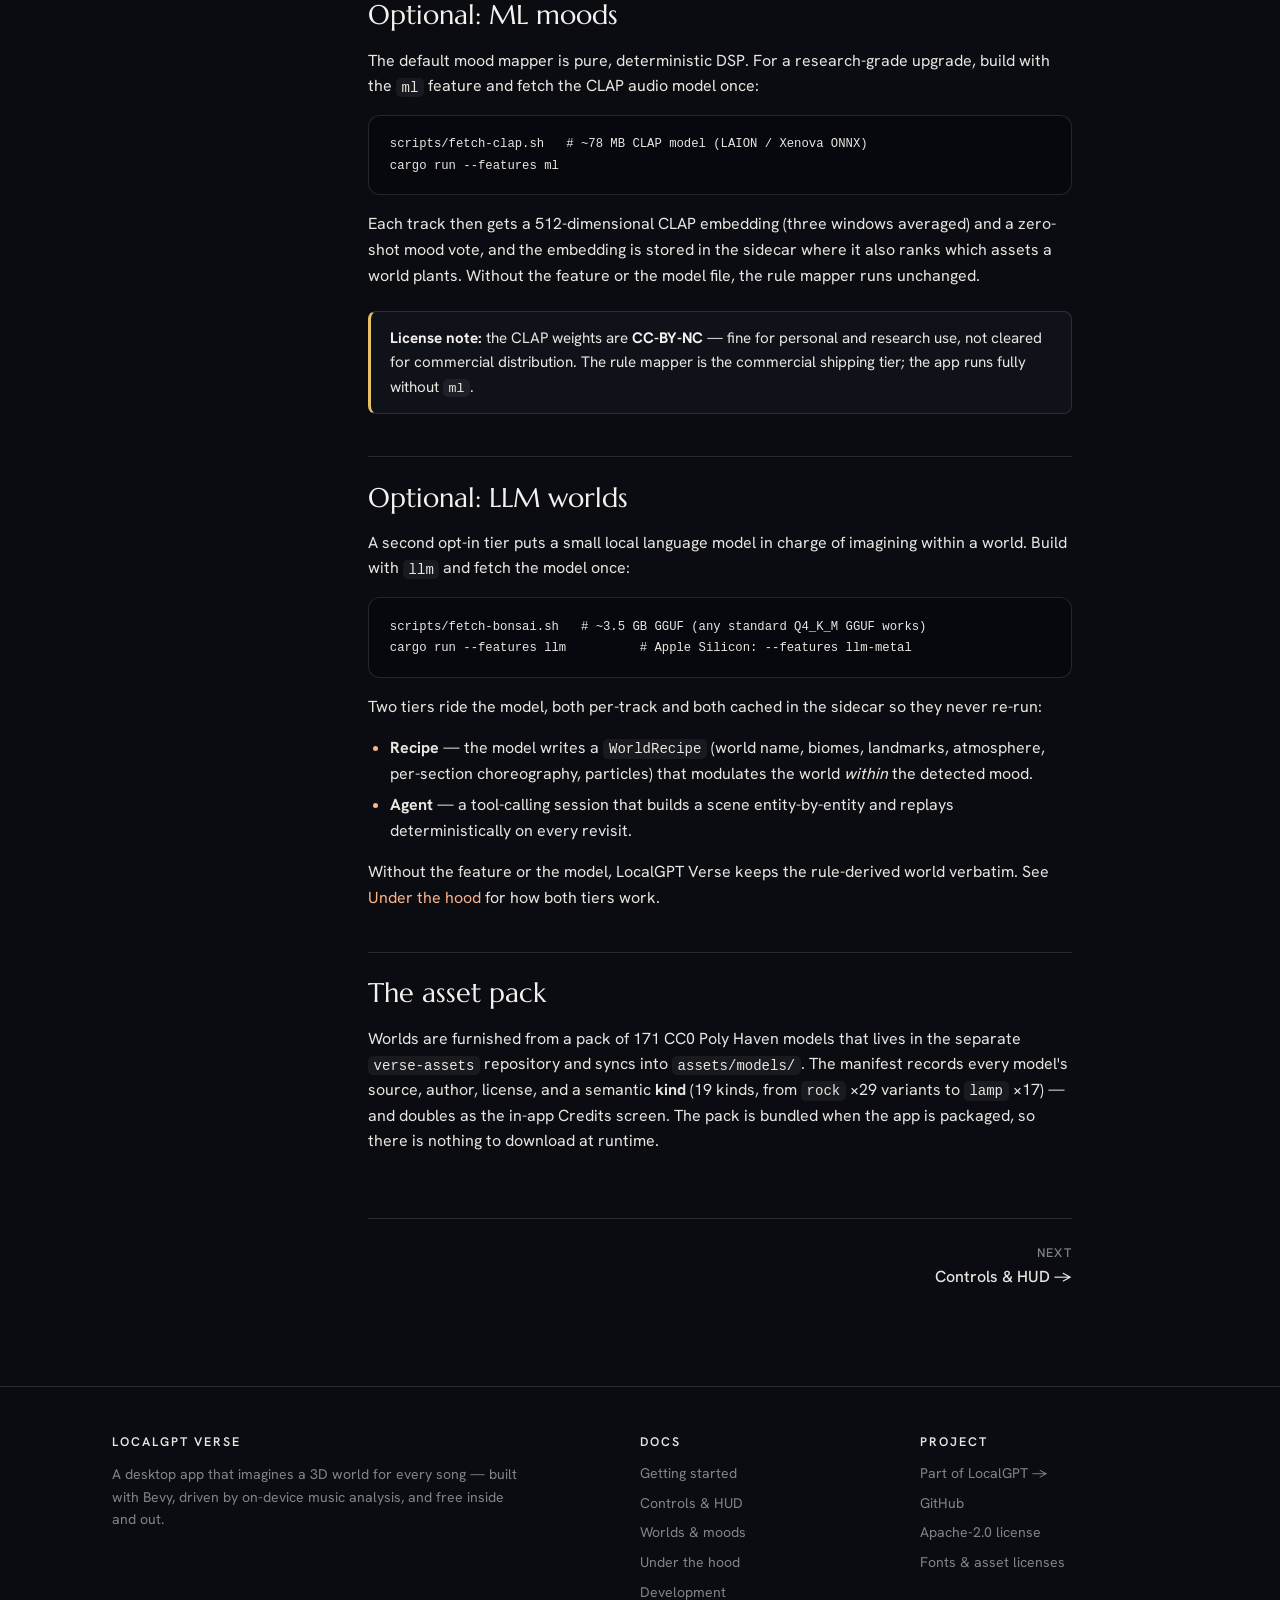
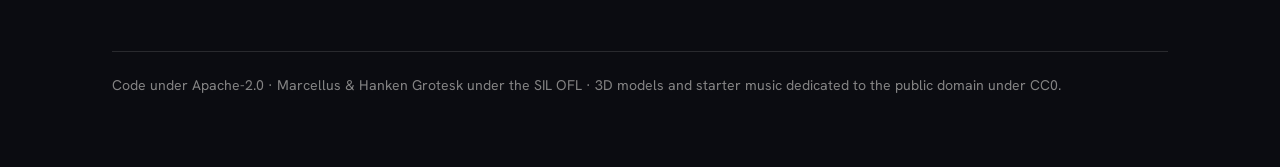
==== commit 9d52d58d: "feat: adopt the LocalGPT icon and link back to localgpt.app Swap the hand-drawn favicon/nav mark for" ====
--- a/site/docs/index.html
+++ b/site/docs/index.html
@@ -21,6 +21,7 @@
       <a href="../index.html">Overview</a>
       <a href="index.html" aria-current="page">Docs</a>
       <a href="worlds.html">Worlds</a>
+      <a class="nav-family" href="https://localgpt.app">Part of LocalGPT &rarr;</a>
       <a href="https://github.com/localgpt-app/localgpt-verse">GitHub</a>
       <a class="btn btn-primary nav-cta" href="index.html">Get started</a>
     </nav>
@@ -178,6 +179,7 @@
       <div>
         <h4>Project</h4>
         <ul>
+          <li><a href="https://localgpt.app">Part of LocalGPT &rarr;</a></li>
           <li><a href="https://github.com/localgpt-app/localgpt-verse">GitHub</a></li>
           <li><a href="https://github.com/localgpt-app/localgpt-verse/blob/main/LICENSE">Apache-2.0 license</a></li>
           <li><a href="development.html#licenses">Fonts &amp; asset licenses</a></li>
--- a/site/assets/css/style.css
+++ b/site/assets/css/style.css
@@ -206,6 +206,10 @@
   font-weight: 500;
 }
 .nav-links a:hover, .nav-links a[aria-current="page"] { color: var(--accent); text-decoration: none; }
+
+/* Back-link to the LocalGPT family site (md-style: quiet, not a nav peer) */
+.nav-links a.nav-family { color: var(--text-muted); }
+.nav-links a.nav-family:hover { color: var(--text); }
 
 .nav-cta { padding: 0.45rem 1.1rem; font-size: 0.88rem; }
 
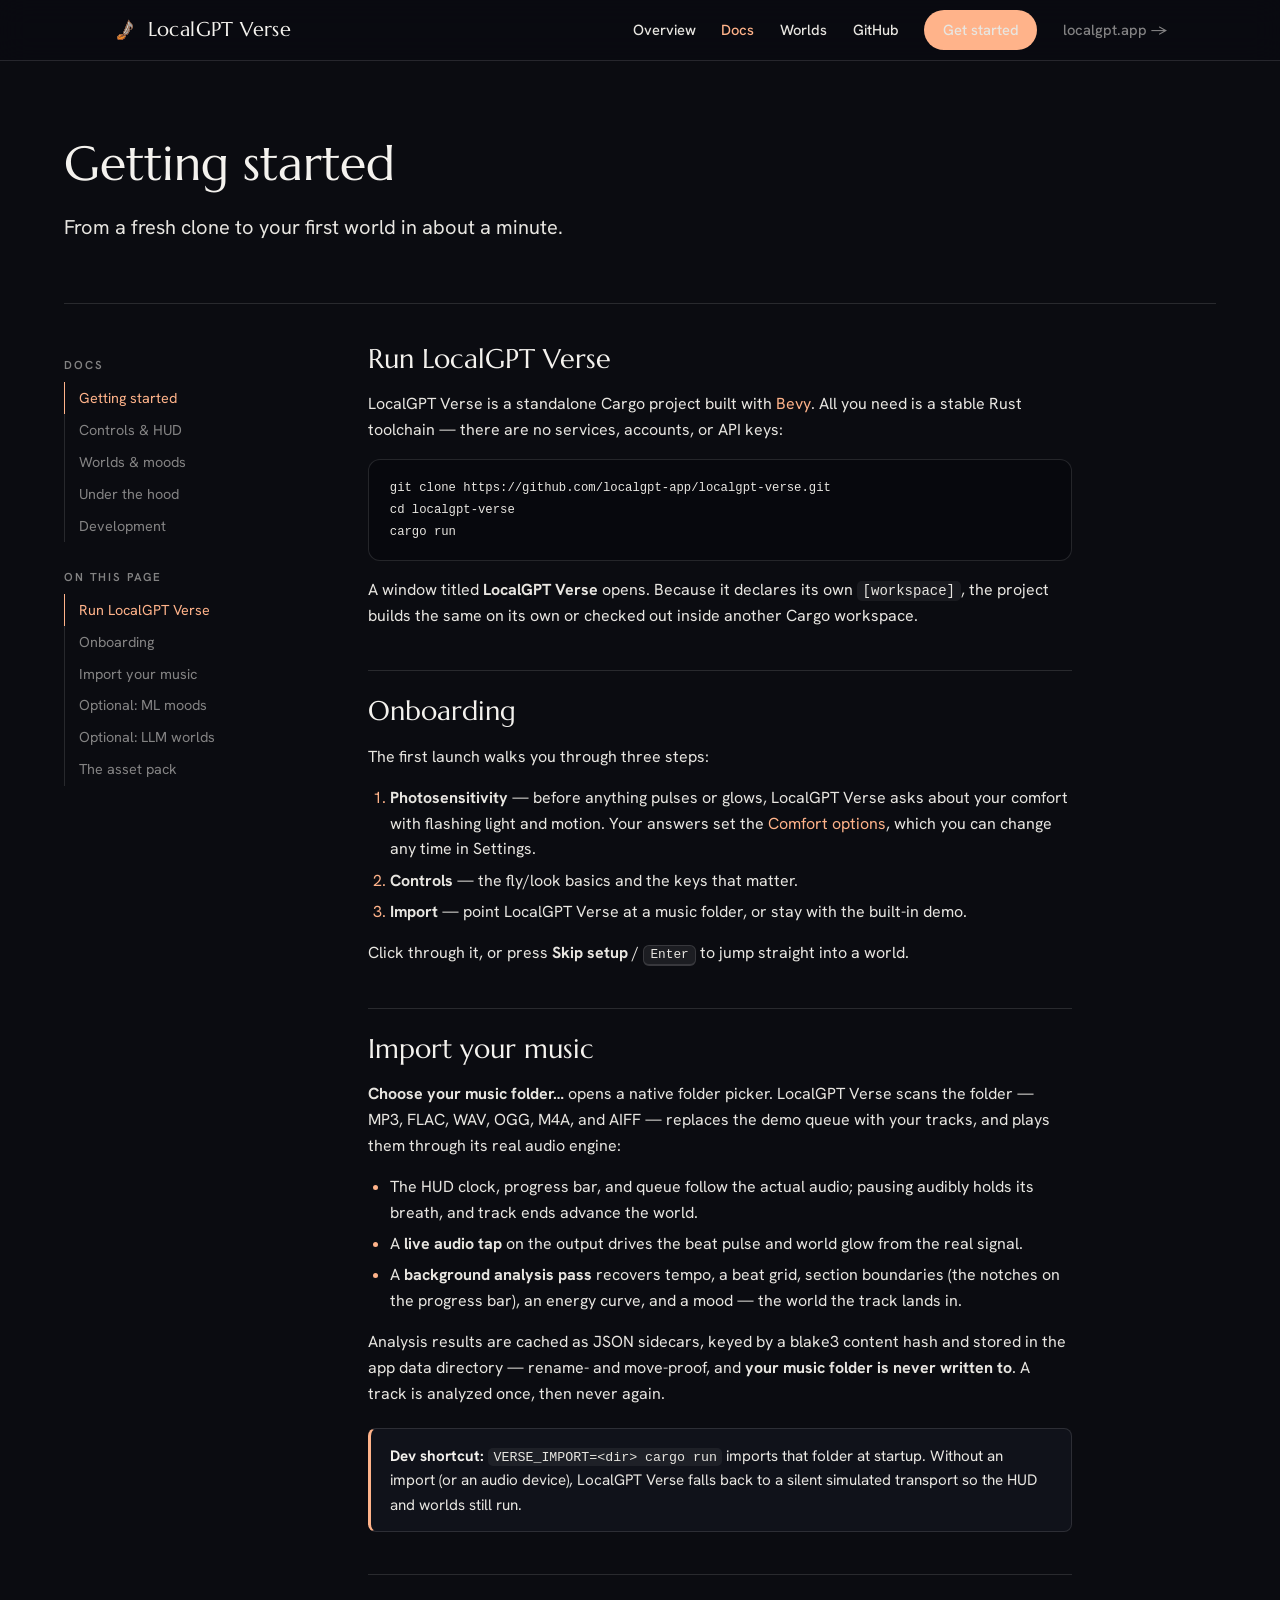
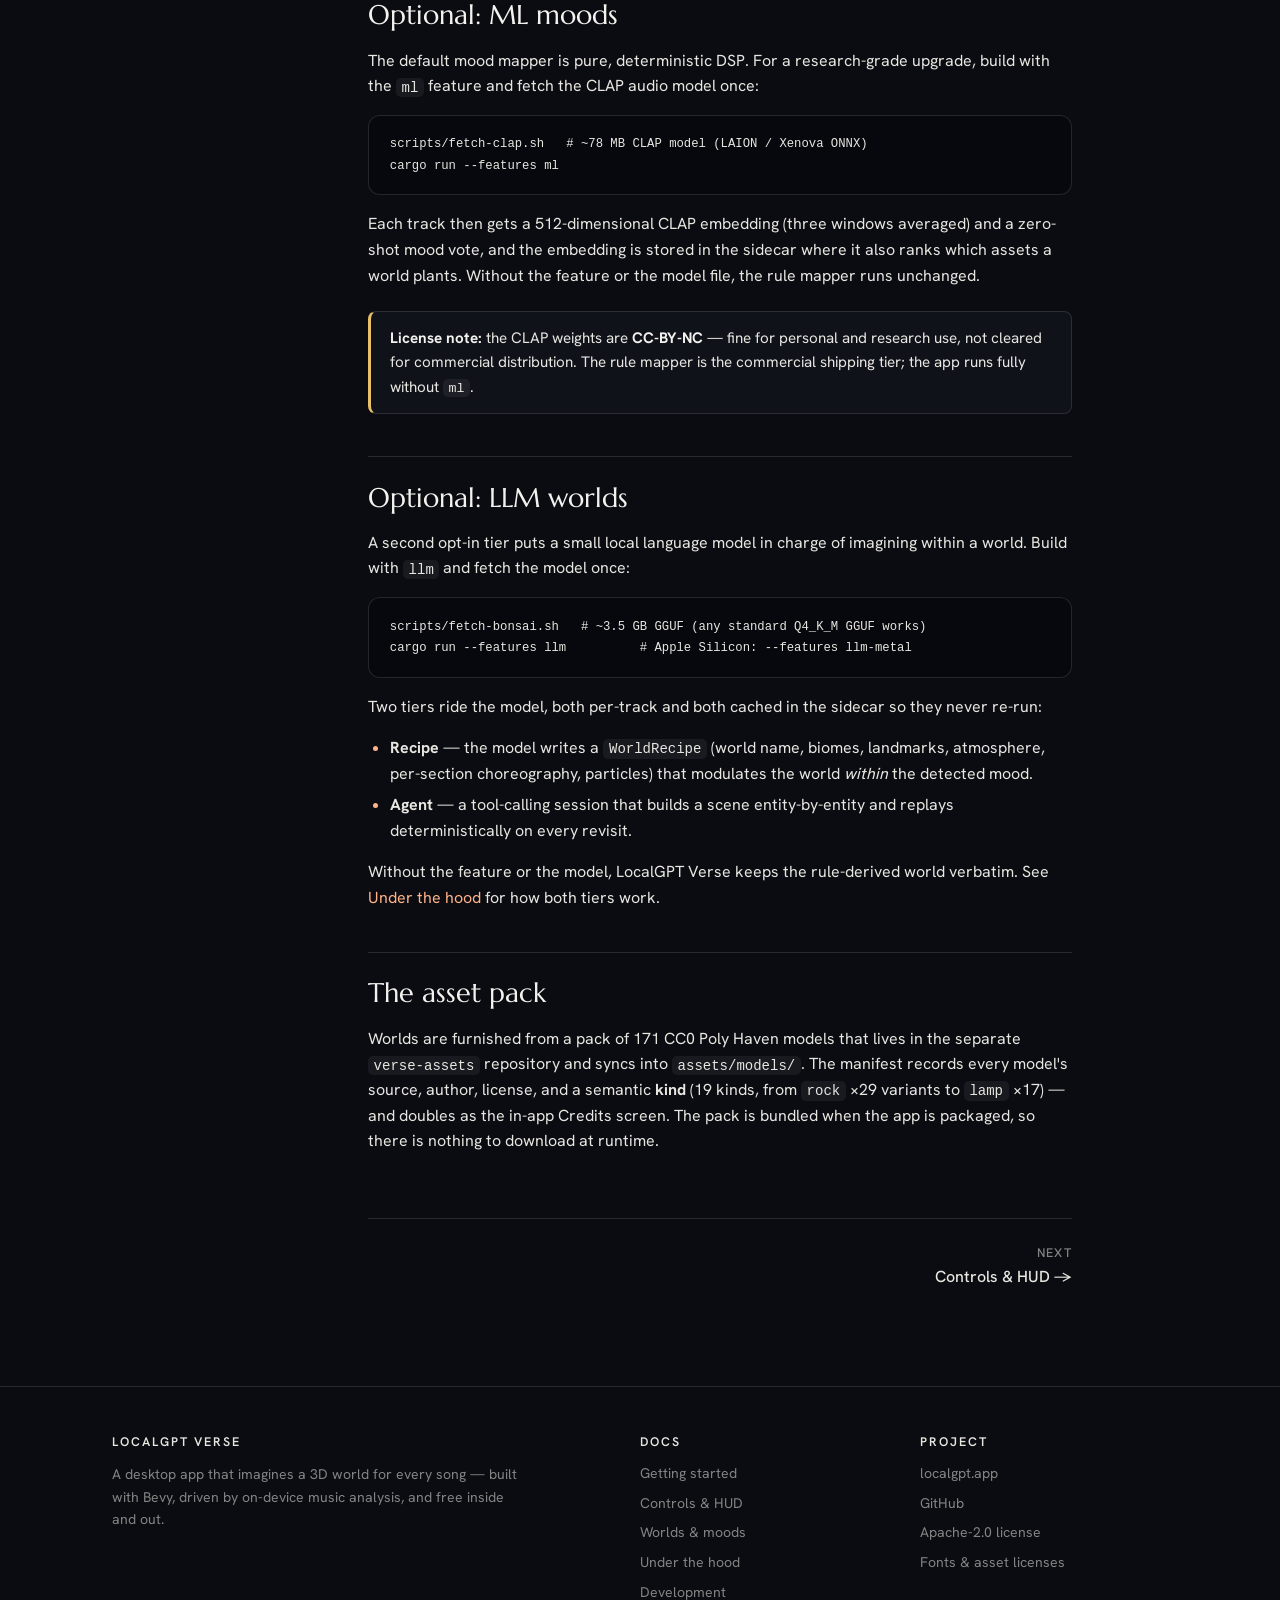
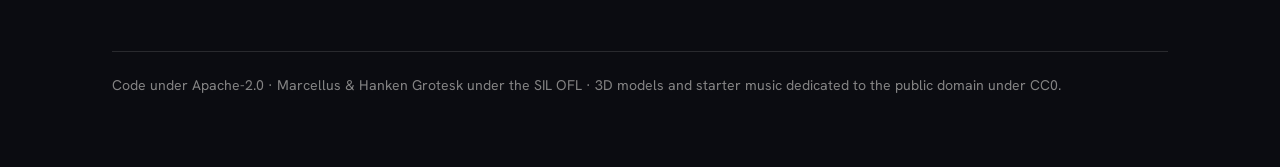
==== commit 3d881cdc: "fix: refine the family back-link placement and wording Move the localgpt.app link to the far right o" ====
--- a/site/docs/index.html
+++ b/site/docs/index.html
@@ -21,9 +21,9 @@
       <a href="../index.html">Overview</a>
       <a href="index.html" aria-current="page">Docs</a>
       <a href="worlds.html">Worlds</a>
-      <a class="nav-family" href="https://localgpt.app">Part of LocalGPT &rarr;</a>
       <a href="https://github.com/localgpt-app/localgpt-verse">GitHub</a>
       <a class="btn btn-primary nav-cta" href="index.html">Get started</a>
+      <a class="nav-family" href="https://localgpt.app">localgpt.app &rarr;</a>
     </nav>
   </div>
 </header>
@@ -179,7 +179,7 @@
       <div>
         <h4>Project</h4>
         <ul>
-          <li><a href="https://localgpt.app">Part of LocalGPT &rarr;</a></li>
+          <li><a href="https://localgpt.app">localgpt.app</a></li>
           <li><a href="https://github.com/localgpt-app/localgpt-verse">GitHub</a></li>
           <li><a href="https://github.com/localgpt-app/localgpt-verse/blob/main/LICENSE">Apache-2.0 license</a></li>
           <li><a href="development.html#licenses">Fonts &amp; asset licenses</a></li>
